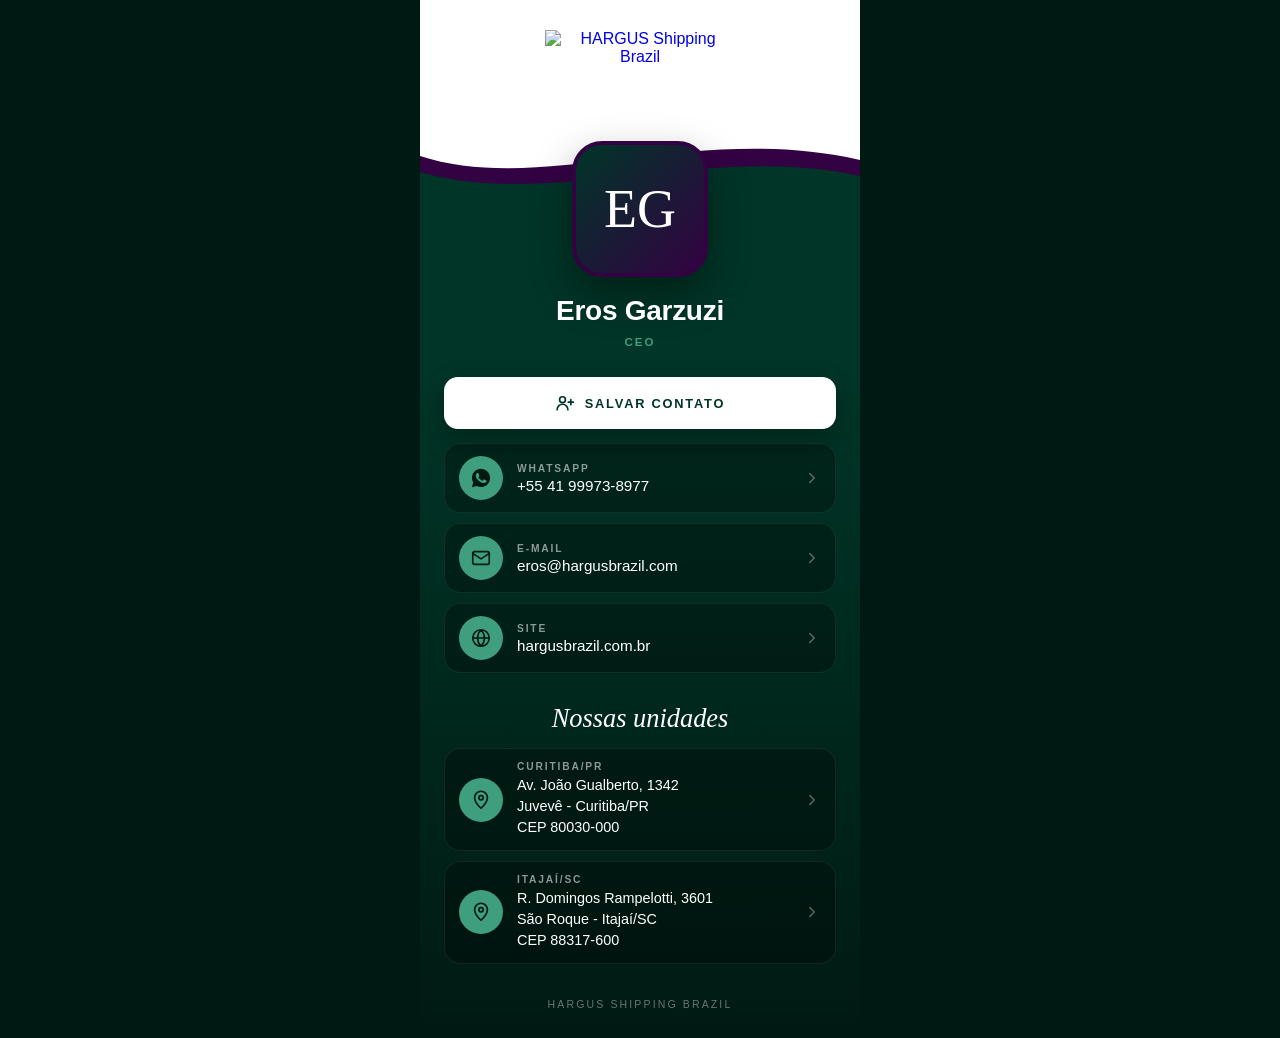
==== eros/index.html @ 2d66efae "Cartoes digitais dos fundadores para os QR codes Quatro paginas abertas pelo QR code dos cartoes de " ====
<!doctype html>
<html lang="pt-BR">
<head>
<meta charset="UTF-8">
<meta name="viewport" content="width=device-width, initial-scale=1">
<!-- Cartão digital aberto pelo QR code do cartão de visita. Sem JavaScript: a
     página é só HTML e CSS, então a política abaixo não libera script nenhum. -->
<meta http-equiv="Content-Security-Policy" content="default-src 'none'; style-src 'self' https://fonts.googleapis.com; font-src https://fonts.gstatic.com; img-src 'self' data:; base-uri 'none'; form-action 'none'">
<meta name="referrer" content="strict-origin-when-cross-origin">
<!-- acessado pelo QR code, não pela busca: quem pesquisa o nome não cai aqui -->
<meta name="robots" content="noindex, nofollow">
<meta name="theme-color" content="#003527">
<title>Eros Garzuzi — HARGUS Shipping Brazil</title>
<meta name="description" content="Eros Garzuzi, CEO na HARGUS Shipping Brazil.">
<meta property="og:title" content="Eros Garzuzi — HARGUS Shipping Brazil">
<meta property="og:description" content="CEO">
<meta property="og:image" content="https://hargusbrazil.com.br/logo.png">
<meta property="og:url" content="https://hargusbrazil.com.br/eros/">
<link rel="icon" type="image/png" href="../favicon.png">
<link rel="preconnect" href="https://fonts.googleapis.com">
<link rel="preconnect" href="https://fonts.gstatic.com" crossorigin>
<link href="https://fonts.googleapis.com/css2?family=Cormorant+Garamond:ital,wght@0,500;1,400&family=Inter:wght@400;500;600;700&display=swap" rel="stylesheet">
<link rel="stylesheet" href="../cartao/cartao.css">
</head>
<body>
<main class="cartao">

  <header class="topo">
    <a href="https://hargusbrazil.com.br/"><img class="logo" src="../logo.png" alt="HARGUS Shipping Brazil" width="700" height="350"></a>
    <svg class="onda" viewBox="0 0 400 78" preserveAspectRatio="none" aria-hidden="true" focusable="false">
      <path class="onda-roxa" d="M0 30 C 110 70, 250 -4, 400 34 L400 78 L0 78 Z"/>
      <path class="onda-verde" d="M0 46 C 120 84, 262 16, 400 50 L400 78 L0 78 Z"/>
    </svg>
  </header>

  <section class="perfil">
    <!-- FOTO: quando chegar, trocar o <div> abaixo por
         <img class="foto" src="../cartao/fotos/eros.jpg" alt="Eros Garzuzi"> -->
    <div class="foto foto--iniciais" role="img" aria-label="Eros Garzuzi">EG</div>
    <h1 class="nome">Eros Garzuzi</h1>
    <p class="cargo">CEO</p>
  </section>

  <a class="salvar" href="contato.vcf"><svg viewBox="0 0 24 24" fill="none" stroke="currentColor" stroke-width="2" stroke-linecap="round" stroke-linejoin="round" aria-hidden="true"><circle cx="9" cy="8" r="3.5"/><path d="M2.5 20c0-3.6 2.9-6.5 6.5-6.5s6.5 2.9 6.5 6.5M19 8v6M16 11h6"/></svg>Salvar contato</a>

  <ul class="links">
    <li>
      <a class="link" href="https://wa.me/5541999738977" target="_blank" rel="noopener noreferrer">
        <span class="icone"><svg viewBox="0 0 24 24" fill="currentColor" aria-hidden="true"><path d="M12.04 2c-5.46 0-9.9 4.44-9.9 9.9 0 1.75.46 3.45 1.33 4.95L2 22l5.3-1.38a9.86 9.86 0 004.74 1.21h.01c5.46 0 9.9-4.44 9.9-9.9 0-2.64-1.03-5.12-2.9-6.99A9.82 9.82 0 0012.04 2zm5.8 14.15c-.24.68-1.42 1.31-1.96 1.36-.5.05-1.13.07-1.82-.11-.42-.11-.96-.29-1.65-.59-2.9-1.25-4.8-4.17-4.94-4.36-.15-.19-1.19-1.58-1.19-3.01 0-1.43.75-2.14 1.02-2.43.27-.29.58-.36.78-.36h.56c.18 0 .42-.07.66.5.24.59.83 2.02.9 2.17.07.14.12.31.02.5-.1.19-.15.31-.29.48l-.44.51c-.15.14-.3.3-.13.59.17.29.76 1.25 1.63 2.03 1.12 1 2.07 1.31 2.36 1.45.29.15.46.12.63-.07.17-.19.73-.85.93-1.14.19-.29.39-.24.65-.14.27.09 1.69.8 1.98.94.29.15.48.22.55.34.07.12.07.7-.17 1.38z"/></svg></span>
        <span class="texto"><span class="rotulo">WhatsApp</span><span class="valor">+55 41 99973-8977</span></span>
        <svg class="seta" viewBox="0 0 24 24" fill="none" stroke="currentColor" stroke-width="2" stroke-linecap="round" stroke-linejoin="round" aria-hidden="true"><path d="M9 6l6 6-6 6"/></svg>
      </a>
    </li>
    <li>
      <a class="link" href="mailto:eros@hargusbrazil.com">
        <span class="icone"><svg viewBox="0 0 24 24" fill="none" stroke="currentColor" stroke-width="1.8" stroke-linecap="round" stroke-linejoin="round" aria-hidden="true"><rect x="3" y="5" width="18" height="14" rx="2"/><path d="M3 7l9 6 9-6"/></svg></span>
        <span class="texto"><span class="rotulo">E-mail</span><span class="valor">eros@hargusbrazil.com</span></span>
        <svg class="seta" viewBox="0 0 24 24" fill="none" stroke="currentColor" stroke-width="2" stroke-linecap="round" stroke-linejoin="round" aria-hidden="true"><path d="M9 6l6 6-6 6"/></svg>
      </a>
    </li>
    <li>
      <a class="link" href="https://hargusbrazil.com.br/">
        <span class="icone"><svg viewBox="0 0 24 24" fill="none" stroke="currentColor" stroke-width="1.8" stroke-linecap="round" stroke-linejoin="round" aria-hidden="true"><circle cx="12" cy="12" r="9"/><path d="M3 12h18M12 3c2.5 2.7 3.8 5.7 3.8 9s-1.3 6.3-3.8 9M12 3c-2.5 2.7-3.8 5.7-3.8 9s1.3 6.3 3.8 9"/></svg></span>
        <span class="texto"><span class="rotulo">Site</span><span class="valor">hargusbrazil.com.br</span></span>
        <svg class="seta" viewBox="0 0 24 24" fill="none" stroke="currentColor" stroke-width="2" stroke-linecap="round" stroke-linejoin="round" aria-hidden="true"><path d="M9 6l6 6-6 6"/></svg>
      </a>
    </li>
  </ul>

  <section class="unidades" aria-labelledby="titulo-unidades">
    <h2 id="titulo-unidades">Nossas unidades</h2>
    <ul class="links">
      <li>
        <a class="link unidade" href="https://www.google.com/maps/search/?api=1&query=Av.%20Jo%C3%A3o%20Gualberto%2C%201342%20-%20Juvev%C3%AA%2C%20Curitiba%20-%20PR%2C%2080030-000" target="_blank" rel="noopener noreferrer" aria-label="Abrir Curitiba/PR no mapa">
          <span class="icone"><svg viewBox="0 0 24 24" fill="none" stroke="currentColor" stroke-width="1.8" stroke-linecap="round" stroke-linejoin="round" aria-hidden="true"><path d="M12 21s7-6.5 7-11.5A7 7 0 105 9.5C5 14.5 12 21 12 21z"/><circle cx="12" cy="9.5" r="2.3"/></svg></span>
          <span class="texto">
            <span class="rotulo">Curitiba/PR</span>
            <span class="valor">Av. João Gualberto, 1342<br>Juvevê - Curitiba/PR<br>CEP 80030-000</span>
          </span>
          <svg class="seta" viewBox="0 0 24 24" fill="none" stroke="currentColor" stroke-width="2" stroke-linecap="round" stroke-linejoin="round" aria-hidden="true"><path d="M9 6l6 6-6 6"/></svg>
        </a>
      </li>
      <li>
        <a class="link unidade" href="https://www.google.com/maps/search/?api=1&query=R.%20Domingos%20Rampelotti%2C%203601%20-%20S%C3%A3o%20Roque%2C%20Itaja%C3%AD%20-%20SC%2C%2088317-600" target="_blank" rel="noopener noreferrer" aria-label="Abrir Itajaí/SC no mapa">
          <span class="icone"><svg viewBox="0 0 24 24" fill="none" stroke="currentColor" stroke-width="1.8" stroke-linecap="round" stroke-linejoin="round" aria-hidden="true"><path d="M12 21s7-6.5 7-11.5A7 7 0 105 9.5C5 14.5 12 21 12 21z"/><circle cx="12" cy="9.5" r="2.3"/></svg></span>
          <span class="texto">
            <span class="rotulo">Itajaí/SC</span>
            <span class="valor">R. Domingos Rampelotti, 3601<br>São Roque - Itajaí/SC<br>CEP 88317-600</span>
          </span>
          <svg class="seta" viewBox="0 0 24 24" fill="none" stroke="currentColor" stroke-width="2" stroke-linecap="round" stroke-linejoin="round" aria-hidden="true"><path d="M9 6l6 6-6 6"/></svg>
        </a>
      </li>
    </ul>
  </section>

  <footer class="rodape">HARGUS Shipping Brazil</footer>
</main>
</body>
</html>
---- cartao/cartao.css ----
/* ============ CARTÃO DIGITAL HARGUS ============
   Página aberta pelo QR code dos cartões de visita. Este arquivo vale para os
   quatro fundadores; cada pasta (/luiz, /tiago, /everton, /eros) só traz os
   próprios dados. Paleta e fontes são as mesmas do site. */
:root{
  --verde:#003527;
  --verde-escuro:#001a13;
  --roxo:#330243;
  --verde-claro:#3E9E7E;
  --branco:#FFFFFF;
  --fonte-titulo:'Cormorant Garamond', Georgia, serif;
  --fonte-corpo:'Inter', -apple-system, 'Segoe UI', sans-serif;
}
*,*::before,*::after{ box-sizing:border-box; }
html{ background:var(--verde-escuro); }
body{
  margin:0;
  font-family:var(--fonte-corpo);
  color:var(--branco);
  background:var(--verde-escuro);
  -webkit-font-smoothing:antialiased;
}
a{ -webkit-tap-highlight-color:transparent; }
:focus-visible{ outline:3px solid var(--verde-claro); outline-offset:3px; border-radius:6px; }

/* no celular ocupa a tela; no computador vira uma coluna de celular centrada */
.cartao{
  max-width:440px; margin:0 auto;
  min-height:100vh; min-height:100svh;
  display:flex; flex-direction:column;
  /* verde chapado no topo para a onda encaixar sem emenda, escurecendo depois */
  background:linear-gradient(180deg, var(--verde) 0, var(--verde) 380px, var(--verde-escuro) 100%);
}

/* ---- topo branco com o logo e a onda roxa da marca ---- */
.topo{ position:relative; background:var(--branco); padding:30px 24px 78px; text-align:center; }
.logo{ width:190px; max-width:62%; height:auto; display:inline-block; }
.onda{ position:absolute; left:0; bottom:-1px; width:100%; height:78px; display:block; }
.onda-roxa{ fill:var(--roxo); }
.onda-verde{ fill:var(--verde); }

/* ---- foto, nome e cargo ---- */
.perfil{ position:relative; z-index:1; text-align:center; padding:0 24px; margin-top:-62px; }
.foto{
  width:136px; height:136px; margin:0 auto 18px;
  border-radius:30px; border:4px solid var(--roxo);
  object-fit:cover; display:block;
  background:var(--verde);
  box-shadow:0 18px 40px rgba(0,0,0,.38);
}
/* enquanto a foto não chega: iniciais sobre o gradiente institucional */
.foto--iniciais{
  display:flex; align-items:center; justify-content:center;
  font-family:var(--fonte-titulo); font-size:54px; font-weight:500;
  background:linear-gradient(135deg, var(--verde) 0%, var(--roxo) 100%);
  color:var(--branco);
}
.nome{ margin:0 0 7px; font-size:1.75rem; font-weight:600; line-height:1.15; letter-spacing:-.01em; }
.cargo{
  margin:0; font-size:.72rem; font-weight:600; line-height:1.5;
  letter-spacing:.18em; text-transform:uppercase; color:var(--verde-claro);
}

/* ---- ação principal: salvar na agenda ---- */
.salvar{
  display:flex; align-items:center; justify-content:center; gap:10px;
  margin:26px 24px 0; padding:16px 20px; border-radius:14px;
  background:var(--branco); color:var(--verde);
  font-size:.8rem; font-weight:700; letter-spacing:.14em; text-transform:uppercase;
  text-decoration:none; box-shadow:0 10px 26px rgba(0,0,0,.28);
  transition:transform .15s ease, box-shadow .15s ease;
}
.salvar svg{ width:20px; height:20px; flex:none; }
.salvar:active{ transform:translateY(1px); box-shadow:0 6px 16px rgba(0,0,0,.28); }

/* ---- contatos e unidades ---- */
.links{ list-style:none; margin:14px 0 0; padding:0 24px; display:grid; gap:10px; }
.link{
  display:flex; align-items:center; gap:14px;
  padding:12px 14px; border-radius:16px;
  background:rgba(0,0,0,.28); border:1px solid rgba(255,255,255,.07);
  color:var(--branco); text-decoration:none;
  transition:background .2s ease, border-color .2s ease;
}
.link:hover, .link:focus-visible{ background:rgba(0,0,0,.42); border-color:rgba(62,158,126,.55); }
.icone{
  flex:none; width:44px; height:44px; border-radius:50%;
  display:flex; align-items:center; justify-content:center;
  background:var(--verde-claro); color:var(--verde-escuro);
}
.icone svg{ width:22px; height:22px; }
.texto{ flex:1; min-width:0; display:flex; flex-direction:column; }
.rotulo{ font-size:.64rem; font-weight:600; letter-spacing:.18em; text-transform:uppercase; color:rgba(255,255,255,.55); }
.valor{ margin-top:3px; font-size:.95rem; font-weight:500; overflow-wrap:anywhere; }
.seta{ flex:none; width:18px; height:18px; color:rgba(255,255,255,.35); }

.unidades{ padding:30px 0 0; }
.unidades h2{
  margin:0 24px 14px; text-align:center;
  font-family:var(--fonte-titulo); font-size:1.65rem; font-weight:400; font-style:italic;
}
.unidade .valor{ font-size:.9rem; line-height:1.45; }

.rodape{
  margin-top:auto; padding:34px 24px 28px; text-align:center;
  font-size:.66rem; letter-spacing:.2em; text-transform:uppercase; color:rgba(255,255,255,.4);
}
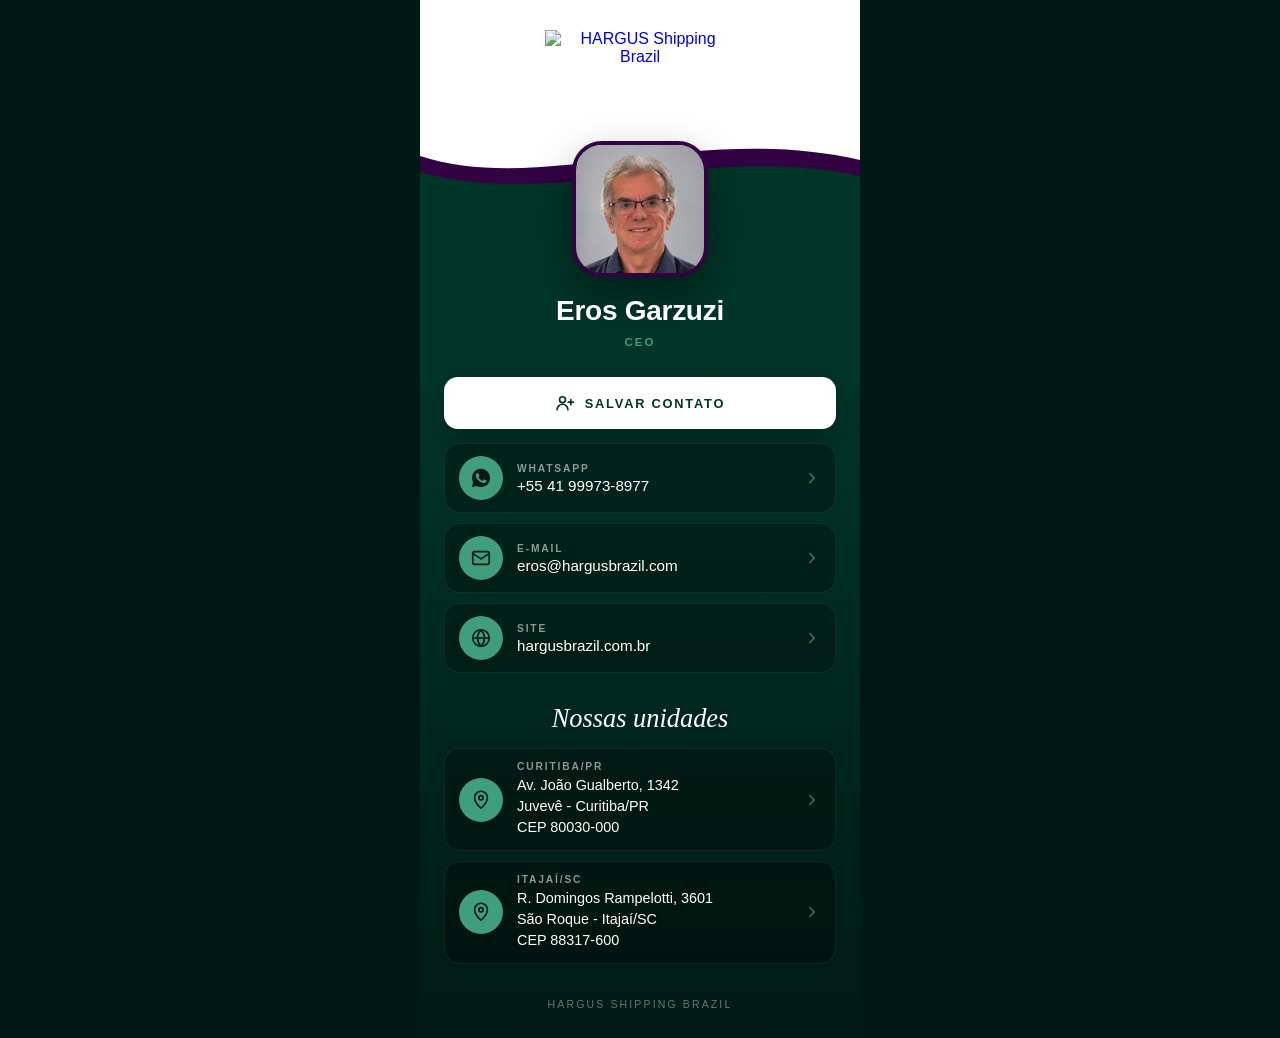
==== commit 73c7bed2: "Fotos dos fundadores nos cartoes digitais Entram as fotos de Luiz, Tiago, Everton e Eros no lugar da" ====
--- a/eros/index.html
+++ b/eros/index.html
@@ -34,9 +34,7 @@
   </header>
 
   <section class="perfil">
-    <!-- FOTO: quando chegar, trocar o <div> abaixo por
-         <img class="foto" src="../cartao/fotos/eros.jpg" alt="Eros Garzuzi"> -->
-    <div class="foto foto--iniciais" role="img" aria-label="Eros Garzuzi">EG</div>
+    <img class="foto" src="../cartao/fotos/eros.jpg" alt="Eros Garzuzi" width="136" height="136">
     <h1 class="nome">Eros Garzuzi</h1>
     <p class="cargo">CEO</p>
   </section>
